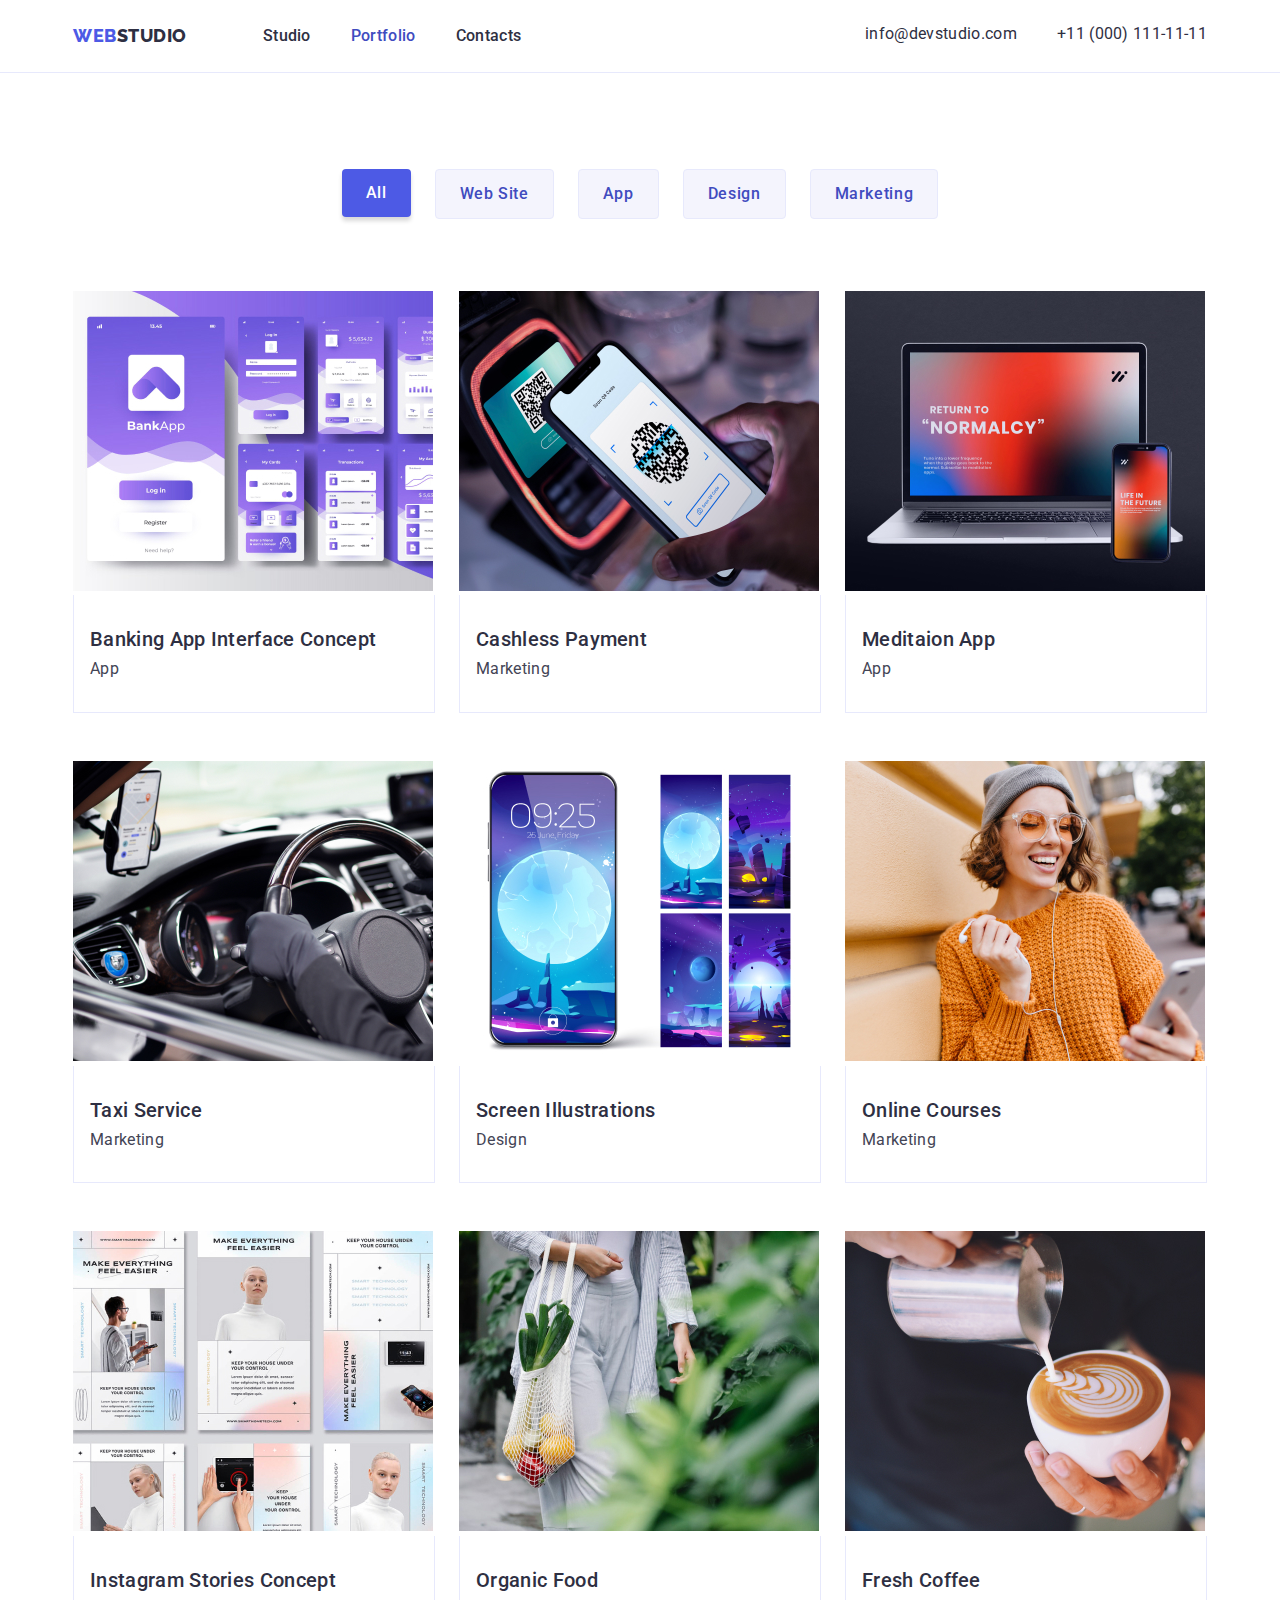
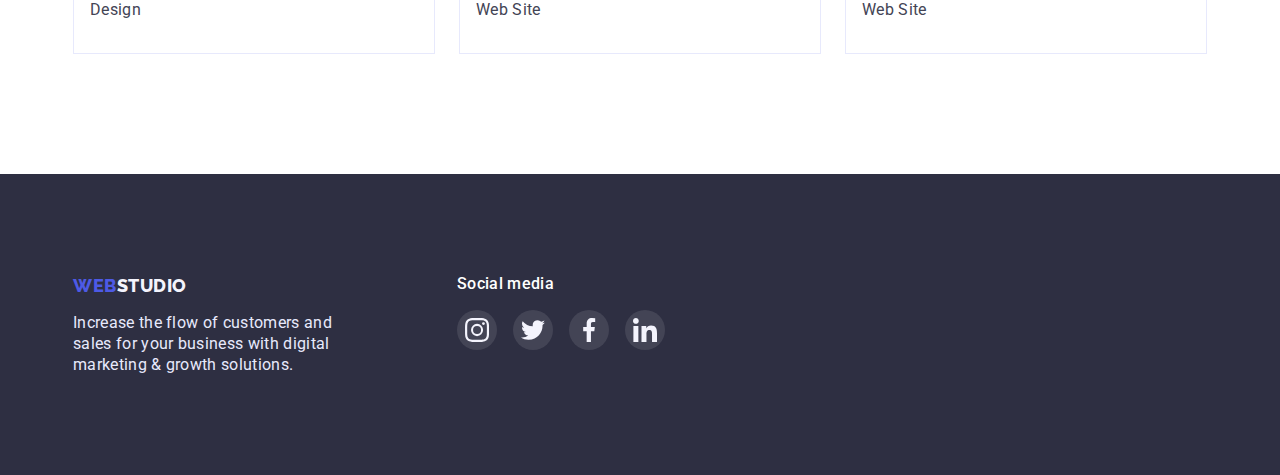
==== portfolio.html @ d1ff27f6 "Initial commit" ====
<!DOCTYPE html>
<html lang="en">
  <head>
    <meta charset="UTF-8" />
    <meta http-equiv="X-UA-Compatible" content="IE=edge" />
    <meta name="viewport" content="width=device-width, initial-scale=1.0" />
    <title>Home work_04</title>

    <!-- Fonts -->
    <link rel="preconnect" href="https://fonts.googleapis.com" />
    <link rel="preconnect" href="https://fonts.gstatic.com" crossorigin />
    <link
      href="https://fonts.googleapis.com/css2?family=Raleway:wght@800&family=Roboto:wght@400;500;700;900&display=swap"
      rel="stylesheet"/>

    <!-- Modern normalize -->
    <link
      rel="stylesheet"
      href="https://cdn.jsdelivr.net/npm/modern-normalize@1.1.0/modern-normalize.min.css"/>

    <!-- Custom styles -->
    <link rel="stylesheet" href="./css/styles.css" />

    
  </head>
  <body>

    <!-- Page header -->
    <header class="header portfolio-header">
      <div class="container head-container">
      <nav class="navigation">
        <a class="logo" href="./index.html"><span class="accent-logo">Web</span><span class="logo-hd">studio</span></a>
        <ul class="navigation-list list">
          <li class="navigation-item"><a class="links" href="./index.html">Studio</a></li>
          <li class="navigation-item"><a class="links current" href="./portfolio.html">Portfolio</a></li>
          <li class="navigation-item"><a class="links" href="">Contacts</a></li>
        </ul>
      </nav>
      <ul class="contacts list">
        <li class="contacts-item"><a class="links contacts-link" href="mailto:info@devstudio.com">info@devstudio.com</a></li>
        <li class="contacts-item"><a class="links contacts-link" href="tel:+110001111111">+11 (000) 111-11-11</a></li>
      </ul>
    </div>
    </header>
    <main>

      <!-- Main content -->
      <section class="portfolio">
        <div class="container">
        <ul class="btn-list list">
          <li><button class="portf-btn btn" type="button">All</button></li>
          <li><button class="second-btn btn" type="button">Web Site</button></li>
          <li><button class="second-btn btn" type="button">App</button></li>
          <li><button class="second-btn btn" type="button">Design</button></li>
          <li><button class="second-btn btn" type="button">Marketing</button></li>
        </ul>
        <h1 class="visually-hidden" hidden>Our projects</h1>
        <ul class="projects-list list">
          <li class="projects-item"> <a class="project-link" href="">
            <img
              src="./images.portfolio/portfolio_img_01.jpg"
              alt="banking app"
              width="360"
              height="300"
            />
            <div class="project-txt"><h2 class="object-item">Banking App Interface Concept</h2>
              <p class="object-descr">App</p></div></a>
          </li>
          <li class="projects-item"><a class="project-link" href="">
            <img
              src="./images.portfolio/portfolio_img_02.jpg"
              alt="cashless payment"
              width="360"
              height="300"
            />
           <div class="project-txt"> <h2 class="object-item">Cashless Payment</h2>
            <p class="object-descr">Marketing</p></div></a>
          </li>
          <li class="projects-item"><a class="project-link" href="">
            <img
              src="./images.portfolio/portfolio_img_03.jpg"
              alt="notebook"
              width="360"
              height="300"
            />
           <div class="project-txt"> <h2 class="object-item">Meditaion App</h2>
            <p class="object-descr">App</p></div></a>
          </li>
          <li class="projects-item"><a class="project-link" href="">
            <img
              src="./images.portfolio/portfolio_img_04.jpg"
              alt="taxi service"
              width="360"
              height="300"
            />
           <div class="project-txt"> <h2 class="object-item">Taxi Service</h2>
            <p class="object-descr">Marketing</p></div></a>
          </li>
          <li class="projects-item"><a class="project-link" href="">
            <img
              src="./images.portfolio/portfolio_img_05.jpg"
              alt="phone screen"
              width="360"
              height="300"
            />
          <div class="project-txt">  <h2 class="object-item">Screen Illustrations</h2>
            <p class="object-descr">Design</p></div></a>
          </li>
          <li class="projects-item"><a class="project-link" href="">
            <img
              src="./images.portfolio/portfolio_img_06.jpg"
              alt="girl smiling"
              width="360"
              height="300"
            />
          <div class="project-txt">  <h2 class="object-item">Online Courses</h2>
            <p class="object-descr">Marketing</p></div></a>
          </li>
          <li class="projects-item"><a class="project-link" href="">
            <img
              src="./images.portfolio/portfolio_img_07.jpg"
              alt="instagram stories"
              width="360"
              height="300"
            />
         <div class="project-txt">   <h2 class="object-item">Instagram Stories Concept</h2>
          <p class="object-descr">Design</p></div></a>
          </li>
          <li class="projects-item"><a class="project-link" href="">
            <img
              src="./images.portfolio/portfolio_img_08.jpg"
              alt="organic food"
              width="360"
              height="300"
            />
           <div class="project-txt"> <h2 class="object-item">Organic Food</h2>
            <p class="object-descr">Web Site</p></div></a>
          </li>
          <li class="projects-item"><a class="project-link" href="">
            <img
              src="./images.portfolio/portfolio_img_09.jpg"
              alt="cup of coffee"
              width="360"
              height="300"
            />
           <div class="project-txt"> <h2 class="object-item">Fresh Coffee</h2>
            <p class="object-descr">Web Site</p></div></a>
          </li>
        </ul>
      </div>
      </section>
    </main>
    
    <!-- Footer section -->
    <footer class="footer">
      <div class="container footer-container">
        <div class="footer-logo"><a class="logo" href="./index.html"
          ><span class="accent-logo">Web</span><span class="logo-ft">studio</span></a
        >
        <p class="footer-txt">
          Increase the flow of customers and sales for your business with digital marketing & growth
          solutions.
        </p></div>
        <div class="media-container">
          <p class="footer-media">Social media</p>
            <ul class="footer-social-list list">
            <li class="footer-social-list-item">
              <a class="footer-social-list-link" href="">
                <svg class="footer-social-list-icon" width="24" height="24">
                  <use href="./icons/sprite.svg#icon-instagram"></use>
                </svg>
              </a>
            </li>
            <li class="footer-social-list-item">
              <a class="footer-social-list-link" href="">
                <svg class="footer-social-list-icon" width="24" height="24">
                  <use href="./icons/sprite.svg#icon-twitter"></use>
                </svg>
              </a>
            </li>
            <li class="footer-social-list-item">
              <a class="footer-social-list-link" href="">
                <svg class="footer-social-list-icon" width="24" height="24">
                  <use href="./icons/sprite.svg#icon-facebook"></use>
                </svg>
              </a>
            </li>
            <li class="footer-social-list-item">
              <a class="footer-social-list-link" href="">
                <svg class="social-list-icon" width="24" height="24">
                  <use href="./icons/sprite.svg#icon-linkedin"></use>
                </svg>
              </a>
            </li></ul></div>
      </div>
    </footer>
  </body>
</html>
---- css/styles.css ----
:root {
  --primary-brand-color: #4d5ae5;
  --pressed-state-color: #404bbf;
  --dark-bg-color: #2e2f42;
  --dark-bg-70-color: rgba(46, 47, 66, 0.7);
  --dark-bg-40-color: rgba(46, 47, 66, 0.4);
  --succes-100-color: #31d0aa;
  --succes-75-color: rgba(49, 208, 170, 0.75);
  --succes-50-color: rgba(49, 208, 170, 0.5);
  --succes-10-color: rgba(49, 208, 170, 0.1);
  --main-text-color: #434455;
  --subtle-text-color: #8e8f99;
  --accent-color: #e7e9fc;
  --light-bg-color: #f4f4fd;
  --primary-bg-color: #e5e5e5;
  --white-color: #ffffff;
}

body {
  font-family: Roboto, sans-serif;
  color: var(--main-text-color);
  background-color: var(--white-color);
  font-size: 16px;
  letter-spacing: 0.02em;
}

.header {
  font-family: Roboto, sans-serif;
  font-style: normal;
  padding-top: 24px;
  padding-bottom: 24px;
}
.head-container {
  display: flex;
  justify-content: space-between;
}
.portfolio-header {
  border-bottom: 1px solid var(--accent-color);
}

.logo {
  font-family: 'Raleway';
  font-style: normal;
  font-weight: 800;
  font-size: 18px;
  line-height: 1.3;
  display: flex;
  margin-right: 76px;
  align-items: center;
  letter-spacing: 0.03em;
  text-transform: uppercase;
  text-decoration: none;
}
.accent-logo {
  color: var(--primary-brand-color);
}
.logo-hd {
  color: var(--dark-bg-color);
}
.logo-ft {
  color: var(--light-bg-color);
}
.navigation {
  display: flex;
  text-align: center;
  font-weight: 500;
  line-height: 1.5;
  color: var(--dark-bg-color);
}
.navigation-list,
.contacts {
  display: flex;
  text-align: center;
  gap: 40px;
}

.navigation-list .links.current {
  color: var(--pressed-state-color);
}
.navigation-list .links:active {
  color: var(--pressed-state-color);
}

.contacts {
  line-height: 1.3;
  letter-spacing: 0.02em;
  color: var(--main-text-color);
}
.contacts-link {
  color: var(--main-text-color);
}
.contacts-link:hover {
  color: var(--pressed-state-color);
}
.contacts-link:focus {
  color: var(--pressed-state-color);
}
.contacts:hover {
  color: var(--pressed-state-color);
}
.contacts:focus {
  color: var(--pressed-state-color);
}

.links {
  text-decoration: none;
  color: var(--dark-bg-color);
}

.list {
  list-style: none;
  margin: 0px;
  padding: 0px;
}

.main-section {
  max-width: 1440px;
  margin-left: auto;
  margin-right: auto;
  background-color: var(--dark-bg-color);
  background-image: linear-gradient(to right, rgba(46, 47, 66, 0.7), rgba(46, 47, 66, 0.7)),
    url(../icons/hero-img.jpg);
  background-position: center;
  background-repeat: no-repeat;
  background-size: contain;
  text-align: center;
  padding-top: 188px;
  padding-bottom: 188px;
}

.main-title {
  font-weight: 700;
  font-size: 56px;
  line-height: 1.07;
  color: var(--white-color);
  width: 494px;
  margin-top: 0px;
  margin-bottom: 48px;
  margin-left: auto;
  margin-right: auto;
}
.main-btn {
  color: var(--white-color);
  background-color: var(--primary-brand-color);
  box-shadow: 0px 4px 4px rgba(0, 0, 0, 0.15);
  padding: 16px 32px;
  border: none;
}
.second-btn {
  background: var(--light-bg-color);
  border: 1px solid var(--accent-color);
  color: var(--pressed-state-color);
}
.btn:hover {
  background-color: var(--pressed-state-color);
  color: var(--white-color);
}
.btn:focus {
  background-color: var(--pressed-state-color);
  color: var(--white-color);
}
.btn {
  font-family: inherit;
  font-size: 16px;
  font-weight: 500;
  line-height: 1.5;
  display: inline-block;
  align-items: center;
  letter-spacing: 0.04em;
  border-radius: 4px;
  cursor: pointer;
}
.btn-list {
  margin-bottom: 72px;
}
.portf-btn {
  color: var(--white-color);
  background-color: var(--primary-brand-color);
  box-shadow: 0px 4px 4px rgba(0, 0, 0, 0.15);
  border: none;
}
.portf-btn,
.second-btn {
  padding: 12px 24px;
}
.portf-btn:hover, .portf-btn:focus, .second-btn:hover,
.second-btn:focus{
border: 0.5px solid var(--light-bg-color);
box-shadow: 0px 1px 6px rgba(46, 47, 66, 0.08), 0px 1px 1px rgba(46, 47, 66, 0.16),
  0px 2px 1px rgba(46, 47, 66, 0.08);}

/* Benefits section */

.visually-hidden {
  position: absolute;
  width: 1px;
  height: 1px;
  margin: -1px;
  border: 0;
  padding: 0;
  white-space: nowrap;
  clip-path: inset(100%);
  clip: rect(0 0 0 0);
  overflow: hidden;
}
.benefits {
  padding-top: 120px;
}

.benefits-title {
  font-weight: 500;
  font-size: 20px;
  line-height: 1.2;
  color: var(--dark-bg-color);
  margin: 0px 0px 8px 0px;
  padding: 0px;
}
.benefits-txt {
  line-height: 1.3;
  color: var(--main-text-color);
  margin: 0px;
  padding: 0px;
  width: 264px;
}
.benefits-list {
  display: flex;
  gap: 24px;
}

/* <!-- Tasts section --> */
.section-title {
  font-weight: 700;
  font-size: 36px;
  line-height: 1.1;
  text-align: center;
  text-transform: capitalize;
  color: var(--dark-bg-color);
  margin: 0px 0px 72px 0px;
  padding: 0px;
}
.tasks {
  padding-top: 120px;
  padding-bottom: 120px;
}
.tasks-list {
  display: flex;
  gap: 24px;
}
.img {
  display: block;
  max-width: 100%;
  height: auto;
}
/* Team section */

.team {
  padding-top: 120px;
  padding-bottom: 120px;
  background-color: var(--light-bg-color);
}
.team-list {
  display: flex;
  gap: 24px;
}
.team-item {
  background-color: var(--white-color);
  width: 264px;
  text-align: center;
  box-shadow: 0px 1px 6px rgba(46, 47, 66, 0.08), 0px 1px 1px rgba(46, 47, 66, 0.16),
    0px 2px 1px rgba(46, 47, 66, 0.08);
  border-radius: 0px 0px 4px 4px;
}
.name-container {
  padding-top: 32px;
  padding-bottom: 32px;
}
.container {
  width: 1158px;
  padding-left: 12px;
  padding-right: 12px;
  margin-left: auto;
  margin-right: auto;
}

.object-item {
  font-weight: 500;
  font-size: 20px;
  line-height: 1.2;
  color: var(--dark-bg-color);
  margin: 0 0 8px 0;
}
.object-descr {
  line-height: 1.3;
  color: var(--main-text-color);
  margin: 0;
  padding: 0px;
}
/* Footer */
.footer {
  background-color: var(--dark-bg-color);
  padding-top: 100px;
  padding-bottom: 100px;
  display: flex;
}
.footer-txt {
  line-height: 1.3;
  color: var(--accent-color);
  margin: 16px 0px 0px 0px;
  padding: 0px;
  width: 264px;
}
/* Portfolio page */
.portfolio {
  padding-top: 96px;
  padding-bottom: 120px;
}
.btn-list {
  display: flex;
  justify-content: center;
  gap: 24px;
}
.projects-list {
  display: flex;
  flex-wrap: wrap;
}
.projects-item {
  width: calc((100% - 2 * 24px) / 3);
  margin-right: 24px;
  margin-bottom: 48px;
}
.projects-item:nth-child(3n) {
  margin-right: 0px;
}
.projects-item:nth-child(n + 7) {
  margin-bottom: 0px;
}
.project-txt {
  padding-top: 32px;
  padding-bottom: 32px;
  padding-left: 16px;
  border: 1px solid var(--accent-color);
  border-top: none;
}
.project-link{
  display: block;
  text-decoration: none;
}
.project-link:hover,
.project-link:focus {
  box-shadow: 0px 1px 6px rgba(46, 47, 66, 0.08), 0px 1px 1px rgba(46, 47, 66, 0.16),
    0px 2px 1px rgba(46, 47, 66, 0.08);
  border-top: none;
}

/* Decoration */

.icons-container {
  width: 264px;
  height: 112px;
  background-color: var(--light-bg-color);
  border-radius: 4px;
  margin-bottom: 8px;
}
.icon-item {
  width: 60px;
  height: 64px;
  position: relative;
  top: 24px;
  left: 102px;
}
.social-list-link {
  display: flex;
  justify-content: center;
  align-items: center;
  width: 40px;
  height: 40px;
  background-color: var(--primary-brand-color);
  border-radius: 50%;
}
.social-list-link:hover,
.social-list-link:focus {
  background-color: var(--pressed-state-color);
}
.social-list {
  display: flex;
  justify-content: center;
  gap: 24px;
  margin-top: 8px;
}

/* Section customers */
.customers {
  padding-top: 130px;
  padding-bottom: 120px;
}
.customers-list-link {
  display: flex;
  justify-content: center;
  align-items: center;
  width: 168px;
  height: 88px;
  border: 1px solid var(--subtle-text-color);
  border-radius: 4px;
}
.customers-list {
  display: flex;
  justify-content: center;
  gap: 24px;
}
.customers-list-icon {
  fill: var(--subtle-text-color);
}
.customers-list-icon:hover, .customers-list-icon:focus{
  fill: var(--pressed-state-color);
}
.customers-list-link:hover,
.customers-list-link:focus {
  border: 1px solid var(--pressed-state-color);
  color: var(--pressed-state-color);
}

/* Footer media */
.footer-media {
  font-weight: 500;
  font-size: 16px;
  line-height: 1.3;
  letter-spacing: 0.02em;
  color: var(--white-color);
  margin-top: 0px;
}
.footer-container{
  display: flex;
  justify-content: flex-start;
}
.media-container{
  margin-left: 120px;
}
.footer-social-list {
  display: flex;
  justify-content: center;
  gap: 16px;
  margin-top: 16px;}

.footer-social-list-link {
  display: flex;
  justify-content: center;
  align-items: center;
  width: 40px;
  height: 40px;
  background-color: rgba(255, 255, 255, 0.1);
  border-radius: 50%;}

  .footer-social-list-link:hover,
.footer-social-list-link:focus {
  background-color: var(--succes-100-color);
}
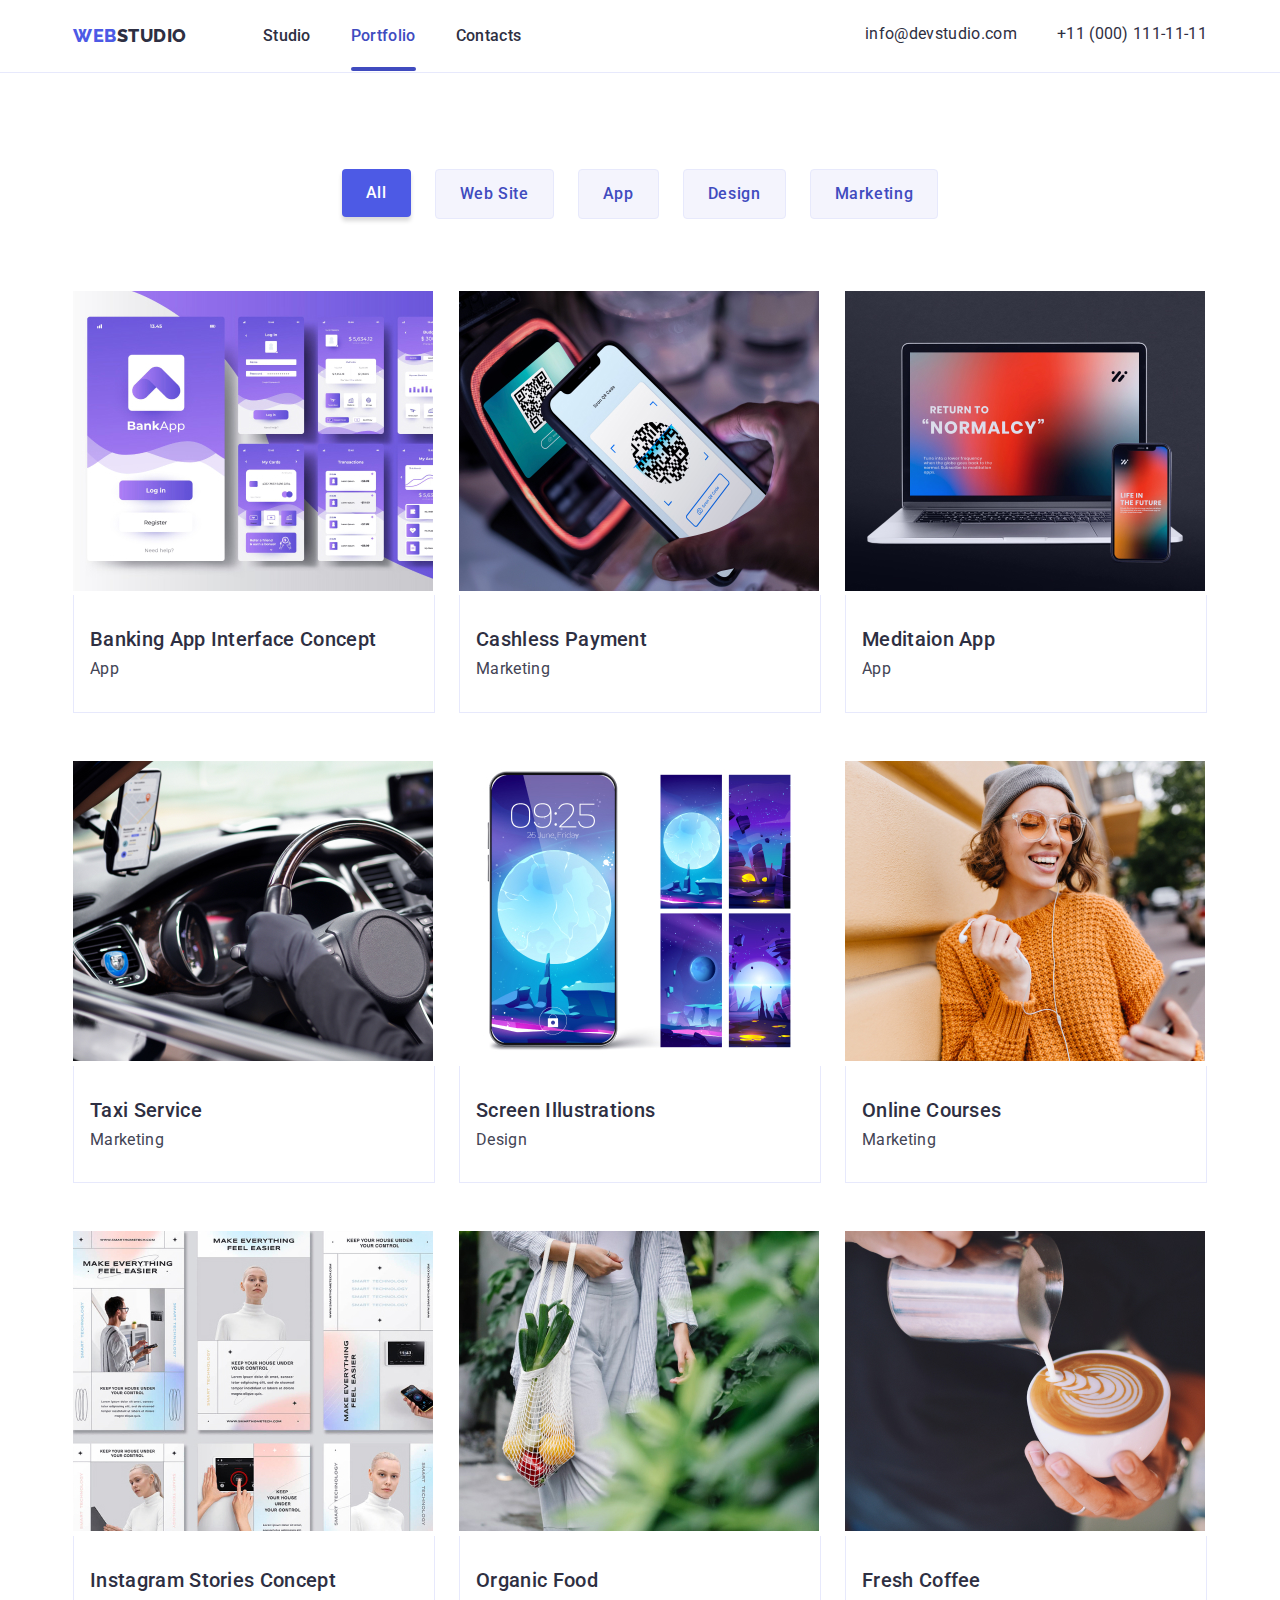
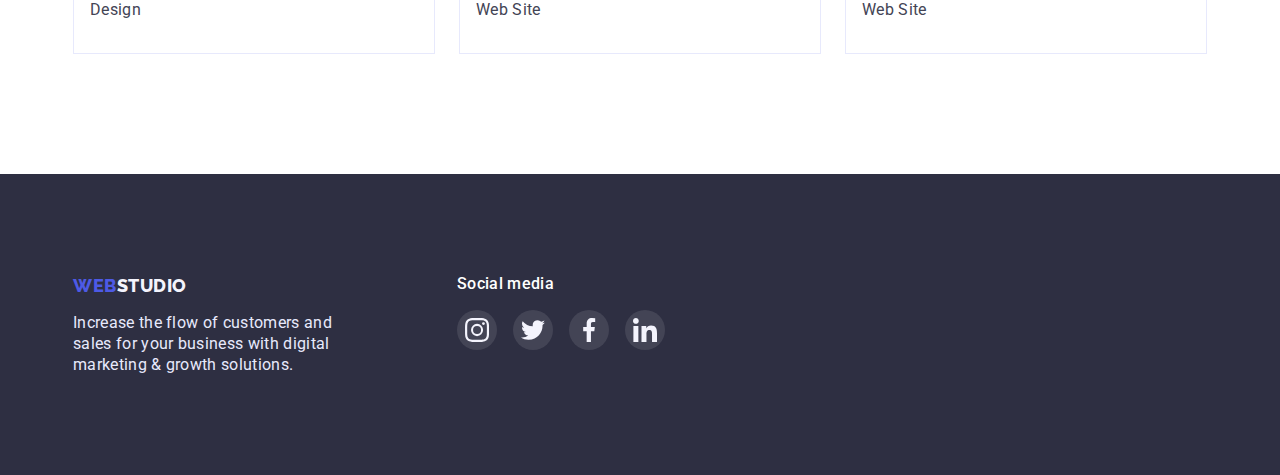
==== commit f92597ce: "add current header" ====
--- a/portfolio.html
+++ b/portfolio.html
@@ -4,7 +4,7 @@
     <meta charset="UTF-8" />
     <meta http-equiv="X-UA-Compatible" content="IE=edge" />
     <meta name="viewport" content="width=device-width, initial-scale=1.0" />
-    <title>Home work_04</title>
+    <title>Home work_05</title>
 
     <!-- Fonts -->
     <link rel="preconnect" href="https://fonts.googleapis.com" />
--- a/css/styles.css
+++ b/css/styles.css
@@ -80,6 +80,20 @@
 .navigation-list .links:active {
   color: var(--pressed-state-color);
 }
+.current{
+  position: relative;
+}
+.current::after{
+  content: '';
+  display: block;
+  width: 100%;
+  height: 4px;
+  background-color: var(--pressed-state-color);
+  border-radius: 2px;
+  position: absolute;
+  bottom: -26px;
+}
+
 
 .contacts {
   line-height: 1.3;
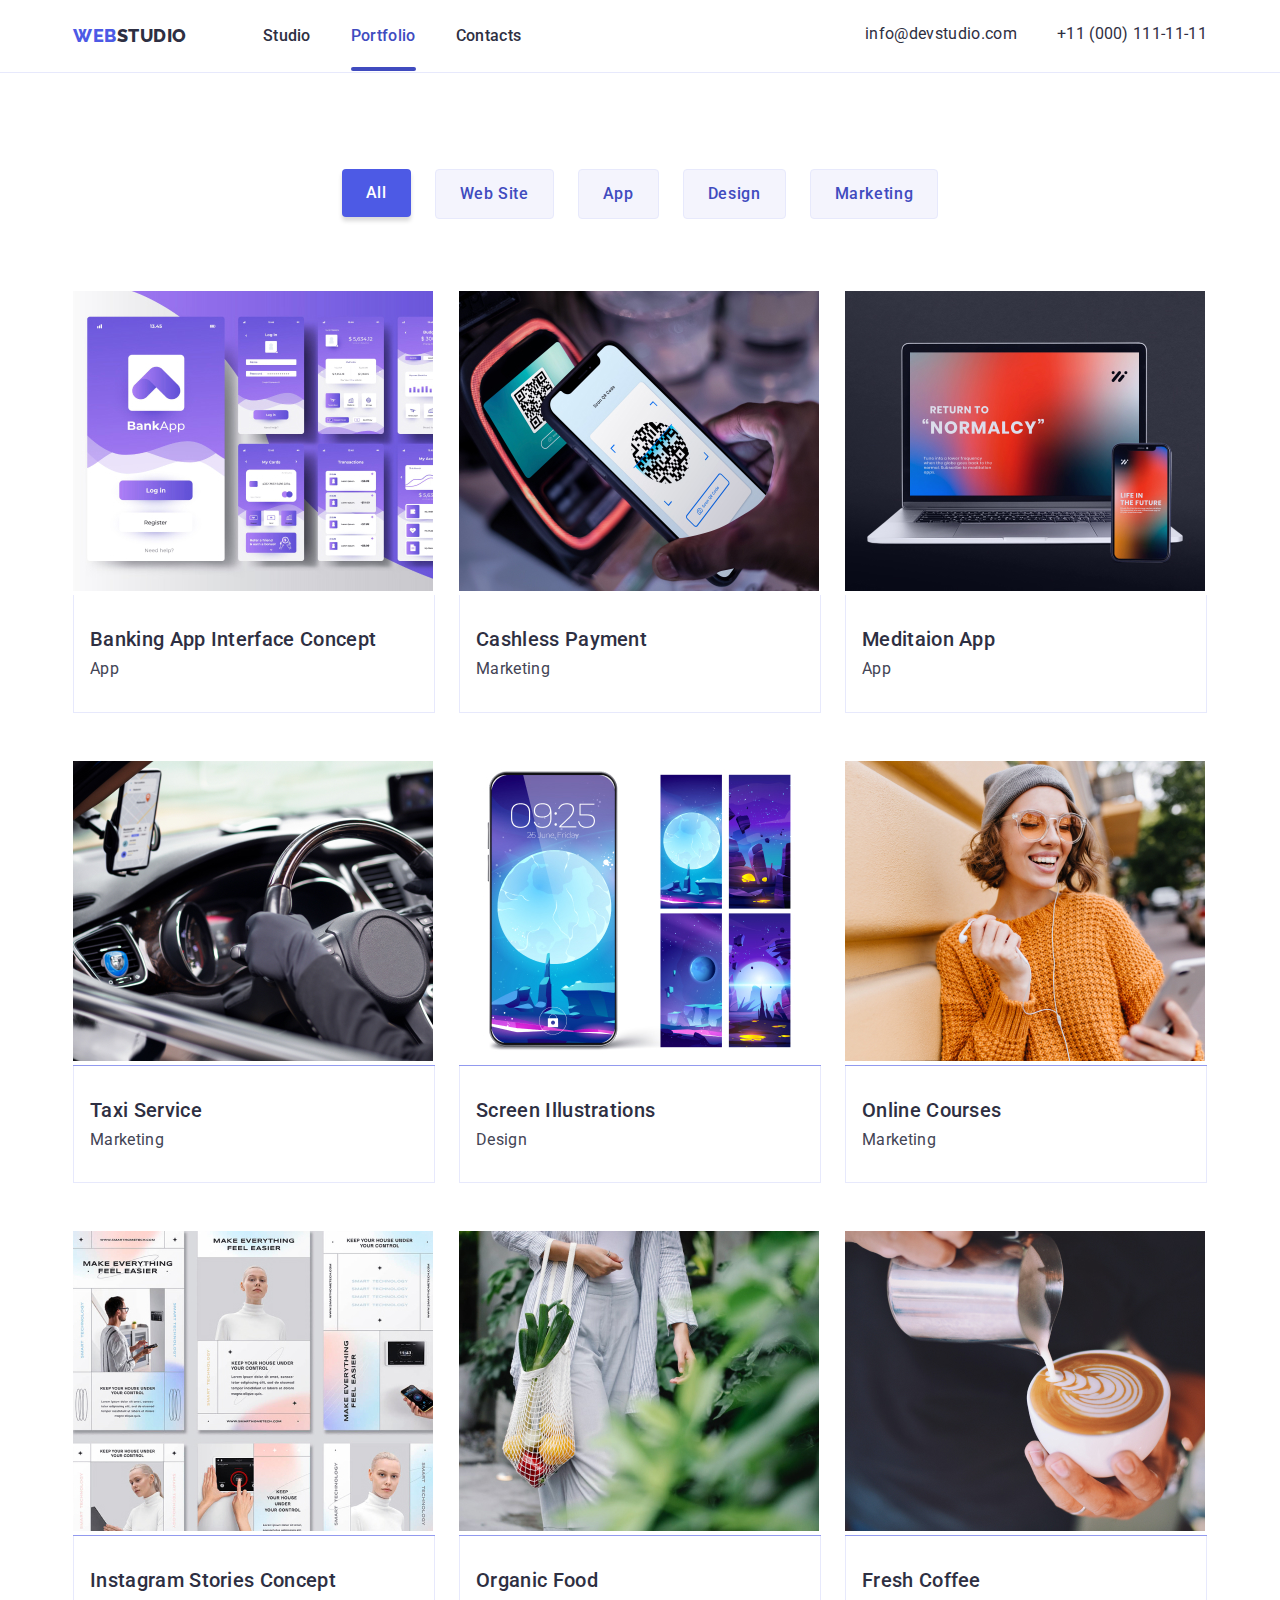
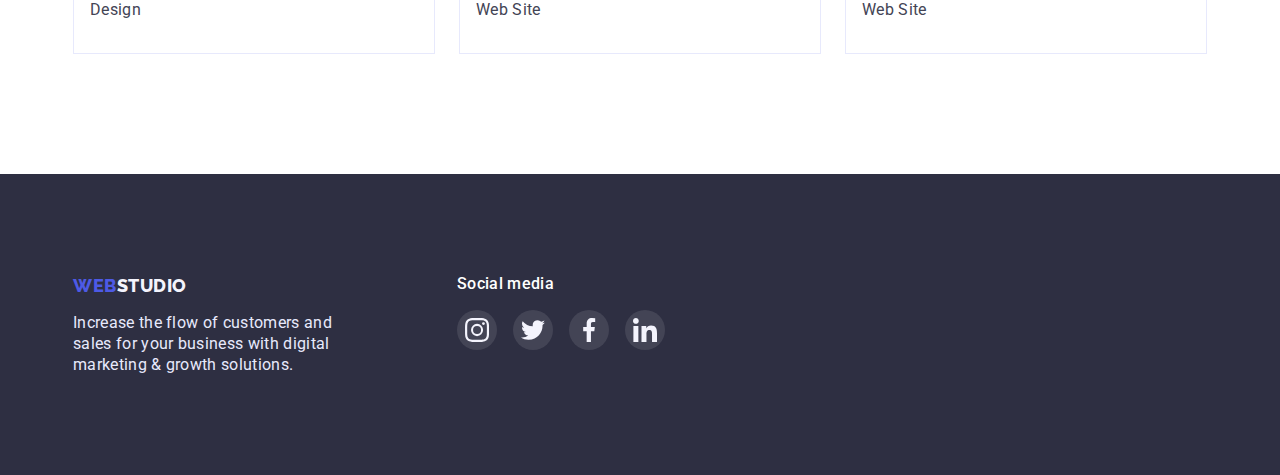
==== commit 72202d2c: "portfolio complete" ====
--- a/portfolio.html
+++ b/portfolio.html
@@ -57,92 +57,128 @@
         <h1 class="visually-hidden" hidden>Our projects</h1>
         <ul class="projects-list list">
           <li class="projects-item"> <a class="project-link" href="">
+            <div class="overlay-container">
             <img
               src="./images.portfolio/portfolio_img_01.jpg"
               alt="banking app"
               width="360"
-              height="300"
-            />
+              height="300" />
+            
+              <p class="overlay-txt">14 Stylish and User-Friendly App Design Concepts · Task Manager App · 
+                Calorie Tracker App · Exotic Fruit Ecommerce App · Cloud Storage App</p>
+            </div>
             <div class="project-txt"><h2 class="object-item">Banking App Interface Concept</h2>
               <p class="object-descr">App</p></div></a>
           </li>
           <li class="projects-item"><a class="project-link" href="">
+            <div class="overlay-container">
             <img
               src="./images.portfolio/portfolio_img_02.jpg"
               alt="cashless payment"
               width="360"
               height="300"
             />
+            <p class="overlay-txt">14 Stylish and User-Friendly App Design Concepts · Task Manager App · 
+                Calorie Tracker App · Exotic Fruit Ecommerce App · Cloud Storage App</p>
+          </div>
            <div class="project-txt"> <h2 class="object-item">Cashless Payment</h2>
             <p class="object-descr">Marketing</p></div></a>
           </li>
           <li class="projects-item"><a class="project-link" href="">
+            <div class="overlay-container">
             <img
               src="./images.portfolio/portfolio_img_03.jpg"
               alt="notebook"
               width="360"
               height="300"
             />
+            <p class="overlay-txt">14 Stylish and User-Friendly App Design Concepts · Task Manager App · 
+                Calorie Tracker App · Exotic Fruit Ecommerce App · Cloud Storage App</p>
+          </div>
            <div class="project-txt"> <h2 class="object-item">Meditaion App</h2>
             <p class="object-descr">App</p></div></a>
           </li>
           <li class="projects-item"><a class="project-link" href="">
+            <div class="overlay-container">
             <img
               src="./images.portfolio/portfolio_img_04.jpg"
               alt="taxi service"
               width="360"
               height="300"
             />
+            <p class="overlay-txt">14 Stylish and User-Friendly App Design Concepts · Task Manager App · 
+                Calorie Tracker App · Exotic Fruit Ecommerce App · Cloud Storage App</p>
+          </div>
            <div class="project-txt"> <h2 class="object-item">Taxi Service</h2>
             <p class="object-descr">Marketing</p></div></a>
           </li>
           <li class="projects-item"><a class="project-link" href="">
+            <div class="overlay-container">
             <img
               src="./images.portfolio/portfolio_img_05.jpg"
               alt="phone screen"
               width="360"
               height="300"
             />
+            <p class="overlay-txt">14 Stylish and User-Friendly App Design Concepts · Task Manager App · 
+                Calorie Tracker App · Exotic Fruit Ecommerce App · Cloud Storage App</p>
+          </div>
           <div class="project-txt">  <h2 class="object-item">Screen Illustrations</h2>
             <p class="object-descr">Design</p></div></a>
           </li>
           <li class="projects-item"><a class="project-link" href="">
+            <div class="overlay-container">
             <img
               src="./images.portfolio/portfolio_img_06.jpg"
               alt="girl smiling"
               width="360"
               height="300"
             />
+            <p class="overlay-txt">14 Stylish and User-Friendly App Design Concepts · Task Manager App · 
+                Calorie Tracker App · Exotic Fruit Ecommerce App · Cloud Storage App</p>
+          </div>
           <div class="project-txt">  <h2 class="object-item">Online Courses</h2>
             <p class="object-descr">Marketing</p></div></a>
           </li>
           <li class="projects-item"><a class="project-link" href="">
+            <div class="overlay-container">
             <img
               src="./images.portfolio/portfolio_img_07.jpg"
               alt="instagram stories"
               width="360"
               height="300"
             />
+            <p class="overlay-txt">14 Stylish and User-Friendly App Design Concepts · Task Manager App · 
+                Calorie Tracker App · Exotic Fruit Ecommerce App · Cloud Storage App</p>
+          </div>
          <div class="project-txt">   <h2 class="object-item">Instagram Stories Concept</h2>
           <p class="object-descr">Design</p></div></a>
           </li>
           <li class="projects-item"><a class="project-link" href="">
+            <div class="overlay-container">
             <img
               src="./images.portfolio/portfolio_img_08.jpg"
               alt="organic food"
               width="360"
               height="300"
             />
+            <p class="overlay-txt">14 Stylish and User-Friendly App Design Concepts · Task Manager App · 
+                Calorie Tracker App · Exotic Fruit Ecommerce App · Cloud Storage App</p>
+          </div>
            <div class="project-txt"> <h2 class="object-item">Organic Food</h2>
             <p class="object-descr">Web Site</p></div></a>
           </li>
           <li class="projects-item"><a class="project-link" href="">
+            <div class="overlay-container">
             <img
               src="./images.portfolio/portfolio_img_09.jpg"
               alt="cup of coffee"
               width="360"
               height="300"
             />
+            <p class="overlay-txt">14 Stylish and User-Friendly App Design Concepts · Task Manager App · 
+                Calorie Tracker App · Exotic Fruit Ecommerce App · Cloud Storage App</p>
+          </div>
            <div class="project-txt"> <h2 class="object-item">Fresh Coffee</h2>
             <p class="object-descr">Web Site</p></div></a>
           </li>
--- a/css/styles.css
+++ b/css/styles.css
@@ -80,10 +80,10 @@
 .navigation-list .links:active {
   color: var(--pressed-state-color);
 }
-.current{
+.current {
   position: relative;
 }
-.current::after{
+.current::after {
   content: '';
   display: block;
   width: 100%;
@@ -93,7 +93,6 @@
   position: absolute;
   bottom: -26px;
 }
-
 
 .contacts {
   line-height: 1.3;
@@ -197,11 +196,14 @@
 .second-btn {
   padding: 12px 24px;
 }
-.portf-btn:hover, .portf-btn:focus, .second-btn:hover,
-.second-btn:focus{
-border: 0.5px solid var(--light-bg-color);
-box-shadow: 0px 1px 6px rgba(46, 47, 66, 0.08), 0px 1px 1px rgba(46, 47, 66, 0.16),
-  0px 2px 1px rgba(46, 47, 66, 0.08);}
+.portf-btn:hover,
+.portf-btn:focus,
+.second-btn:hover,
+.second-btn:focus {
+  border: 0.5px solid var(--light-bg-color);
+  box-shadow: 0px 1px 6px rgba(46, 47, 66, 0.08), 0px 1px 1px rgba(46, 47, 66, 0.16),
+    0px 2px 1px rgba(46, 47, 66, 0.08);
+}
 
 /* Benefits section */
 
@@ -341,6 +343,7 @@
   width: calc((100% - 2 * 24px) / 3);
   margin-right: 24px;
   margin-bottom: 48px;
+
 }
 .projects-item:nth-child(3n) {
   margin-right: 0px;
@@ -348,14 +351,42 @@
 .projects-item:nth-child(n + 7) {
   margin-bottom: 0px;
 }
+.overlay-container{
+  position: relative;
+  display: block;
+  overflow: hidden;
+}
+.overlay-txt {
+  position: absolute;
+  font-weight: 400;
+  font-size: 16px;
+  line-height: 1.5;
+  letter-spacing: 0.02em;
+  color: var(--light-bg-color);
+  background-color: var(--primary-brand-color);
+  padding: 40px 32px 164px 32px;
+  width: 100%;
+  height: 100%;
+  top: 0;
+  left: 0;
+  margin: 0;
+  transform: translateY(100%);
+  transition: transform 250ms cubic-bezier(0.4, 0, 0.2, 1);
+}
+.project-link:hover .overlay-txt,
+.project-link:focus .overlay-txt {
+  transform: translateY(0);
+}
+
 .project-txt {
   padding-top: 32px;
   padding-bottom: 32px;
   padding-left: 16px;
   border: 1px solid var(--accent-color);
   border-top: none;
-}
-.project-link{
+  overflow: hidden;
+}
+.project-link {
   display: block;
   text-decoration: none;
 }
@@ -424,7 +455,8 @@
 .customers-list-icon {
   fill: var(--subtle-text-color);
 }
-.customers-list-icon:hover, .customers-list-icon:focus{
+.customers-list-icon:hover,
+.customers-list-icon:focus {
   fill: var(--pressed-state-color);
 }
 .customers-list-link:hover,
@@ -442,18 +474,19 @@
   color: var(--white-color);
   margin-top: 0px;
 }
-.footer-container{
+.footer-container {
   display: flex;
   justify-content: flex-start;
 }
-.media-container{
+.media-container {
   margin-left: 120px;
 }
 .footer-social-list {
   display: flex;
   justify-content: center;
   gap: 16px;
-  margin-top: 16px;}
+  margin-top: 16px;
+}
 
 .footer-social-list-link {
   display: flex;
@@ -462,9 +495,10 @@
   width: 40px;
   height: 40px;
   background-color: rgba(255, 255, 255, 0.1);
-  border-radius: 50%;}
-
-  .footer-social-list-link:hover,
+  border-radius: 50%;
+}
+
+.footer-social-list-link:hover,
 .footer-social-list-link:focus {
   background-color: var(--succes-100-color);
-}+}
